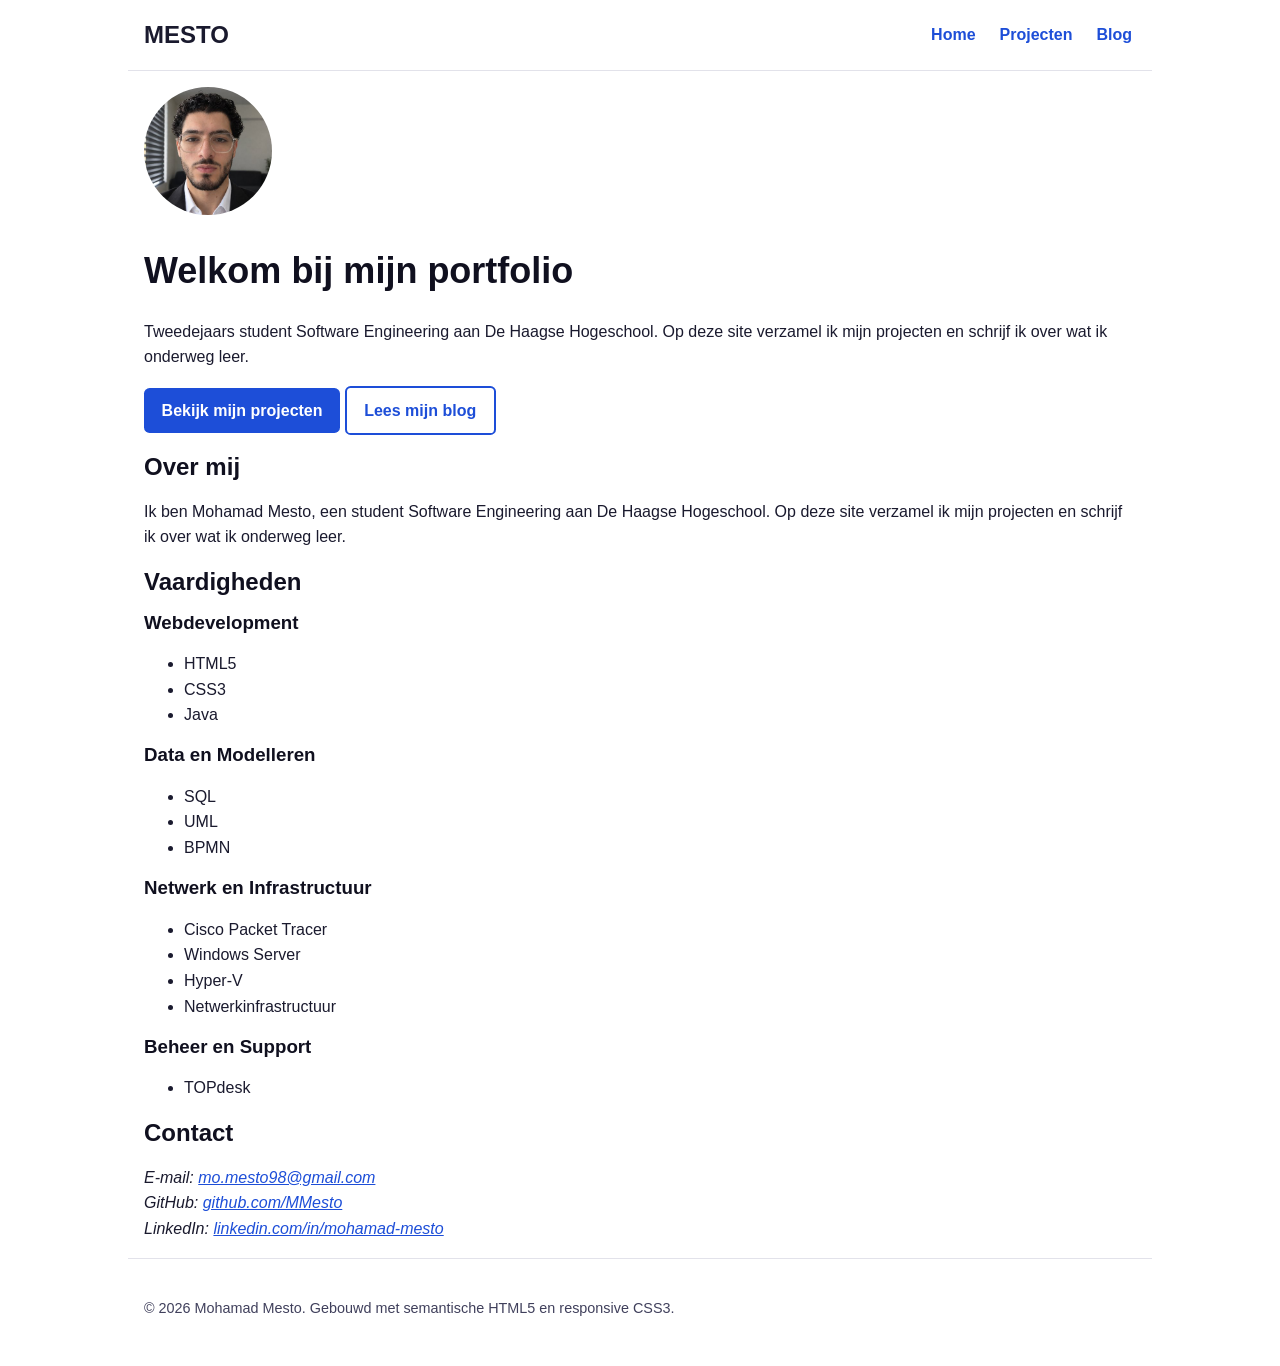
==== index.html @ 796dd7da "Move HTML pages to repo root for GitHub Pages, fix css path casing GitHub Pages requires index.html " ====
<!DOCTYPE html>
<html lang="nl">
<head>
  <meta charset="UTF-8">
  <meta name="viewport" content="width=device-width, initial-scale=1.0">
  <title>Portfolio - MESTO</title>
  <meta name="description" content="Portfoliosite van MESTO, student Software Engineering.">
  <link rel="stylesheet" href="css/style.css">
</head>
<body>
  <header class="site-header">
    <p class="site-title">MESTO</p>
    <nav class="main-nav">
      <ul>
        <li><a href="index.html" aria-current="page">Home</a></li>
        <li><a href="projects.html">Projecten</a></li>
        <li><a href="blog.html">Blog</a></li>
      </ul>
    </nav>
  </header>
  <main>
    <section class="intro">
      <img
        class="intro-portret"
        src="img/portret-foto.jpg"
        alt="Portretfoto van Mohamad Mesto"
        width="400"
        height="400"
      >
      <h1>Welkom bij mijn portfolio</h1>
      <p>
        Tweedejaars student Software Engineering aan De Haagse Hogeschool.
        Op deze site verzamel ik mijn projecten en schrijf ik over wat ik onderweg leer.
      </p>
      <p class="buttons">
        <a class="button projecten" href="projects.html">Bekijk mijn projecten</a>
        <a class="button blog" href="blog.html">Lees mijn blog</a>
      </p>
    </section>

    <section>
      <h2>Over mij</h2>
      <p>
        Ik ben Mohamad Mesto, een student Software Engineering
        aan De Haagse Hogeschool. Op deze site verzamel ik mijn projecten en schrijf ik over
        wat ik onderweg leer.
      </p>
    </section>

    <section>
      <h2>Vaardigheden</h2>

      <div>
        <h3>Webdevelopment</h3>
        <ul class="skills-list">
          <li>HTML5</li>
          <li>CSS3</li>
          <li>Java</li>
        </ul>
      </div>

      <div>
        <h3>Data en Modelleren</h3>
        <ul class="skills-list">
          <li>SQL</li>
          <li>UML</li>
          <li>BPMN</li>
        </ul>
      </div>

      <div>
        <h3>Netwerk en Infrastructuur</h3>
        <ul class="skills-list">
          <li>Cisco Packet Tracer</li>
          <li>Windows Server</li>
          <li>Hyper-V</li>
          <li>Netwerkinfrastructuur</li>
        </ul>
      </div>

      <div>
        <h3>Beheer en Support</h3>
        <ul class="skills-list">
          <li>TOPdesk</li>
        </ul>
      </div>
    </section>

    <section>
      <h2>Contact</h2>
      <address>
        E-mail: <a href="mailto:mo.mesto98@gmail.com">mo.mesto98@gmail.com</a>
        <br>
        GitHub: <a href="https://github.com/MMesto">github.com/MMesto</a>
        <br>
        LinkedIn: <a href="https://www.linkedin.com/in/mohamad-mesto-a89133340/">linkedin.com/in/mohamad-mesto</a>
      </address>
    </section>
  </main>

  <footer class="site-footer">
    <p>&copy; 2026 Mohamad Mesto. Gebouwd met semantische HTML5 en responsive CSS3.</p>
  </footer>
</body>
</html>
---- css/style.css ----
* {
  box-sizing: border-box;
}

body {
  margin: 0;
  font-family: "Segoe UI", Roboto, Helvetica, Arial, sans-serif;
  line-height: 1.6;
  color: #1a1a2e;
  background-color: #ffffff;
  overflow-x: hidden;
  overflow-wrap: break-word;
}

h1,
h2,
h3 {
  line-height: 1;
  color: #10101f;
}

a {
  color: #1d4ed8;
  text-decoration: underline;
}

/* Layout */

.site-header,
main,
.site-footer {
  width: 100%;
  max-width: 64rem;
  margin-inline: auto;
  padding-inline: 1rem;
}

.site-header {
  display: flex;
  align-items: center;
  justify-content: space-between;
  flex-wrap: wrap;
  gap: 1rem;
  padding-block: 1rem;
  border-bottom: 1px solid #e2e2ea;
}

.site-title {
  margin: 0;
  font-weight: 700;
  font-size: 1.5rem;
}

main {
  padding-block: 1rem;
}

/* Footer */
.site-footer {
  padding-block: 1.5rem 2rem;
  border-top: 1px solid #e2e2ea;
  font-size: 0.9rem;
  color: #40405c;
}

/* Navigatie balk  */

.main-nav ul {
  list-style: none;
  display: flex;
  flex-wrap: wrap;
  gap: 0.5rem 1rem;
  margin: 0;
  padding: 0;
}

.main-nav a {
  display: inline-block;
  padding: 0.35rem 0.25rem;
  text-decoration: none;
  font-weight: 600;
}

/* portret */

.intro-portret {
  width: 8rem;
  height: 8rem;
  border-radius: 50%;
}

/* Buttons */

.button.projecten,
.button.blog {
  display: inline-block;
  padding: 0.6rem 1.1rem;
  background-color: #1d4ed8;
  color: #ffffff;
  border-radius: 0.35rem;
  text-decoration: none;
  font-weight: 600;
}

.button.blog {
  background-color: transparent;
  color: #1d4ed8;
  border: 2px solid #1d4ed8;
}

.button.blog:hover,
.button.projecten:hover {
  background-color: #2563eb;
  color: #ffffff;
}

/* Projecten en blog layout  */
.project-grid,
.blog-list {
  list-style: none;
  margin: 1.5rem 0 0;
  padding: 0;
  display: grid;
  grid-template-columns: 1fr;
  gap: 1.25rem;
}

.project-grid {
  display: grid;
  gap: 1rem;
  grid-template-columns: repeat(1, 1fr);
}

.project-card {
  border: 1px solid #e2e2ea;
  border-radius: 0.5rem;
  padding: 1.25rem;
}

.blog-list article {
  border-bottom: 1px solid #e2e2ea;
  padding-bottom: 1.25rem;
}

.blog-list li:last-child article {
  border-bottom: none;
}
/* Responsive */

@media (min-width: 768px) {
  .project-grid {
    grid-template-columns: repeat(2, 1fr);
  }
}

@media (min-width: 1024px) {
  .intro h1 {
    font-size: 2.25rem;
  }

  .project-grid {
    grid-template-columns: repeat(3, 1fr);
  }
}
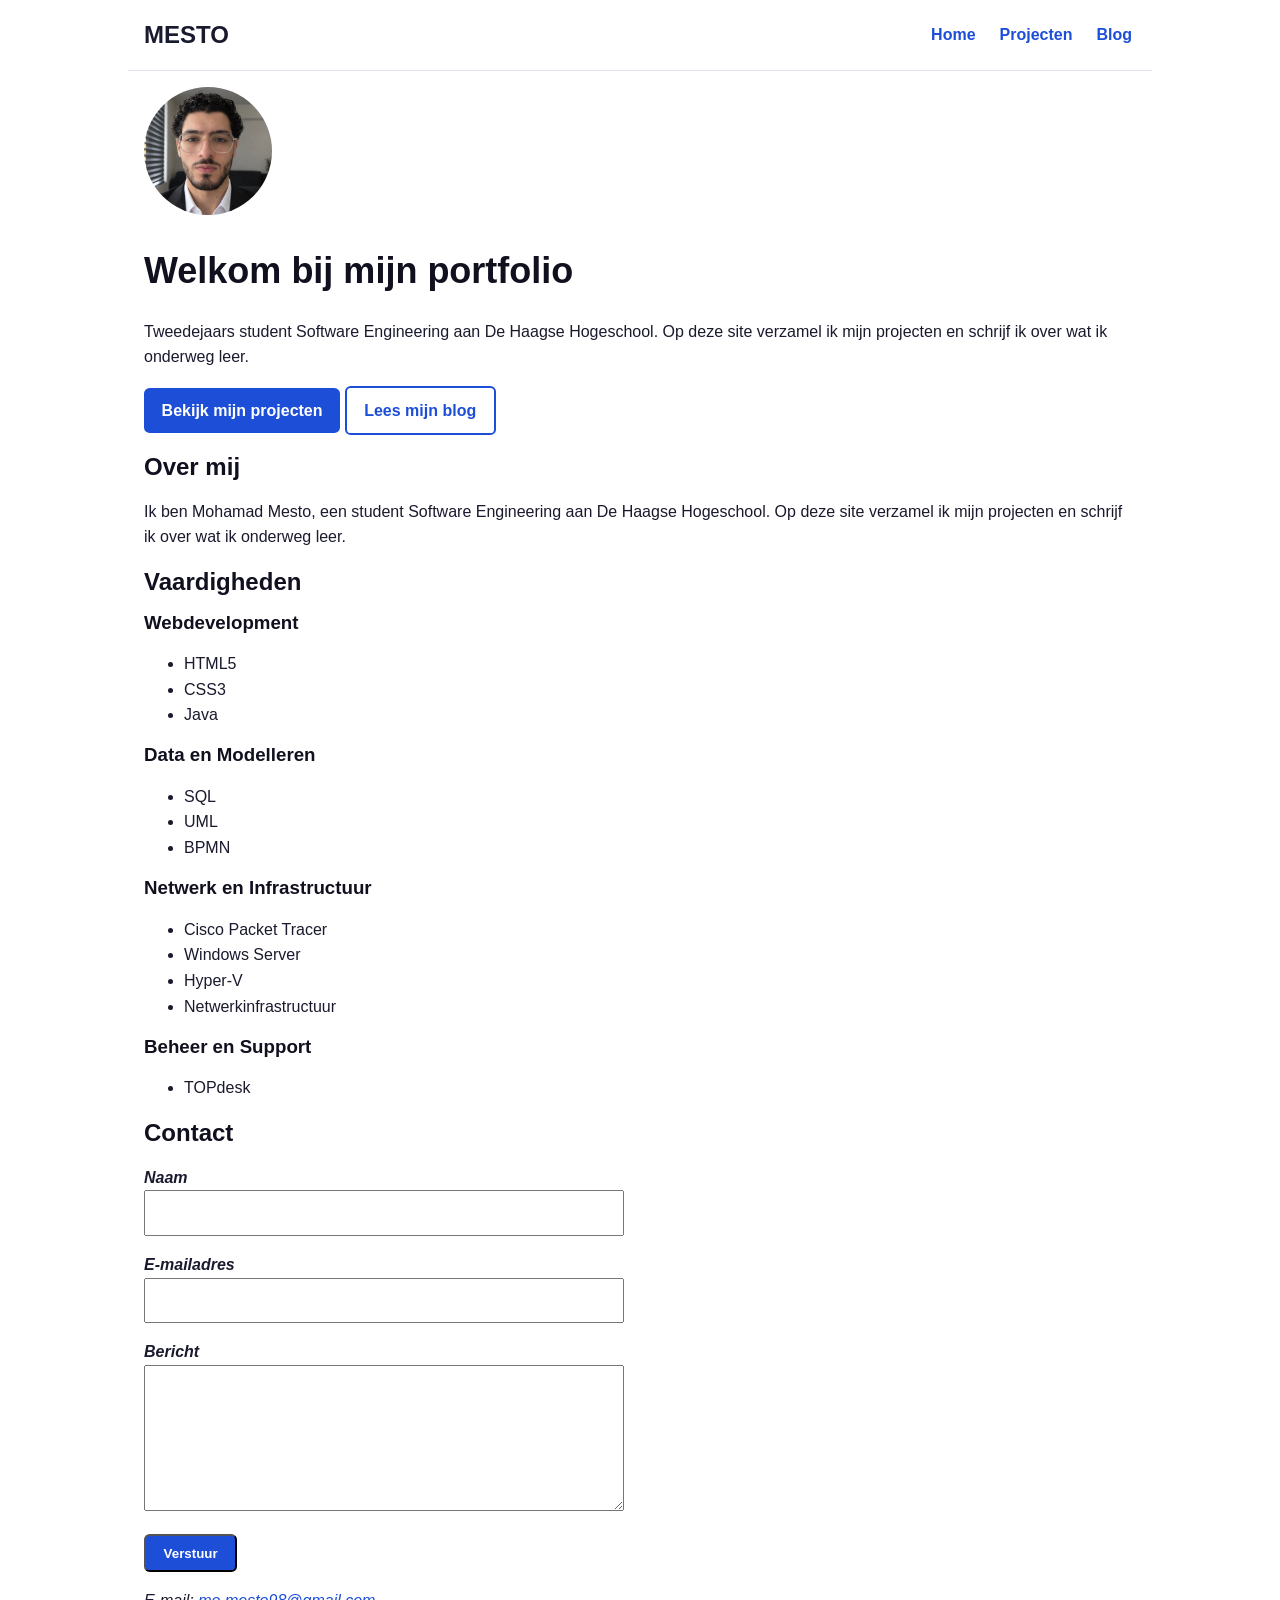
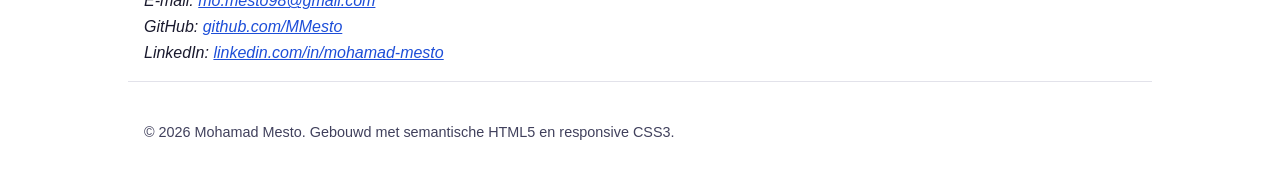
==== commit 794ae364: "Initial commit" ====
--- a/index.html
+++ b/index.html
@@ -89,6 +89,28 @@
     <section>
       <h2>Contact</h2>
       <address>
+                <form id="contactformulier" novalidate>
+          <div class="formulierveld">
+            <label for="naam">Naam</label>
+            <input type="text" id="naam" name="naam" aria-describedby="naam-fout">
+            <p id="naam-fout" class="foutmelding"></p>
+          </div>
+
+          <div class="formulierveld">
+            <label for="email">E-mailadres</label>
+            <input type="email" id="email" name="email" aria-describedby="email-fout">
+            <p id="email-fout" class="foutmelding"></p>
+          </div>
+
+          <div class="formulierveld">
+            <label for="bericht">Bericht</label>
+            <textarea id="bericht" name="bericht" rows="5" aria-describedby="bericht-fout"></textarea>
+            <p id="bericht-fout" class="foutmelding"></p>
+          </div>
+
+          <button type="submit" class="button projecten">Verstuur</button>
+          <p id="formulier-status" aria-live="polite"></p>
+        </form>
         E-mail: <a href="mailto:mo.mesto98@gmail.com">mo.mesto98@gmail.com</a>
         <br>
         GitHub: <a href="https://github.com/MMesto">github.com/MMesto</a>
@@ -102,4 +124,5 @@
     <p>&copy; 2026 Mohamad Mesto. Gebouwd met semantische HTML5 en responsive CSS3.</p>
   </footer>
 </body>
+<script src="js/main.js" defer></script>
 </html>
--- a/css/style.css
+++ b/css/style.css
@@ -162,3 +162,94 @@
     grid-template-columns: repeat(3, 1fr);
   }
 }
+/* js */
+.formulierveld {
+  margin-bottom: 1rem;
+}
+
+.formulierveld label {
+  display: block;
+  font-weight: 600;
+}
+
+.formulierveld input,
+.formulierveld textarea {
+  width: 100%;
+  max-width: 30rem;
+  padding: 0.5rem;
+  font: inherit;
+}
+
+.foutmelding {
+  color: #b91c1c;
+  margin: 0.25rem 0 0;
+}
+
+[aria-invalid="true"] {
+  border: 2px solid #b91c1c;
+}
+/* Lees meer / Lees minder */
+
+.blog-list button[aria-expanded] {
+  display: inline-block;
+  margin: 0.25rem 0 0.75rem;
+  padding: 0.4rem 0.9rem;
+  font: inherit;
+  font-weight: 600;
+  color: #1d4ed8;
+  background-color: transparent;
+  border: 2px solid #1d4ed8;
+  border-radius: 0.35rem;
+  cursor: pointer;
+}
+
+.blog-list button[aria-expanded]:hover {
+  background-color: #1d4ed8;
+  color: #ffffff;
+}
+
+.blog-list button[aria-expanded]:focus-visible {
+  outline: 3px solid #1d4ed8;
+  outline-offset: 2px;
+}
+
+.blog-list button[aria-expanded="true"] {
+  background-color: #eef2ff;
+}
+
+/* Filter op techniek */
+
+.filterbalk {
+  display: flex;
+  flex-wrap: wrap;
+  align-items: center;
+  gap: 0.5rem 0.75rem;
+  margin-top: 1rem;
+}
+
+.filterbalk label {
+  font-weight: 600;
+}
+
+.filterbalk select {
+  padding: 0.5rem 2rem 0.5rem 0.75rem;
+  font: inherit;
+  color: #1a1a2e;
+  background-color: #ffffff;
+  border: 2px solid #e2e2ea;
+  border-radius: 0.35rem;
+  cursor: pointer;
+}
+
+.filterbalk select:hover {
+  border-color: #1d4ed8;
+}
+.projecten-kop {
+  display: flex;
+  flex-wrap: wrap;
+  align-items: center;
+  justify-content: space-between;
+  gap: 1rem;
+}
+
+
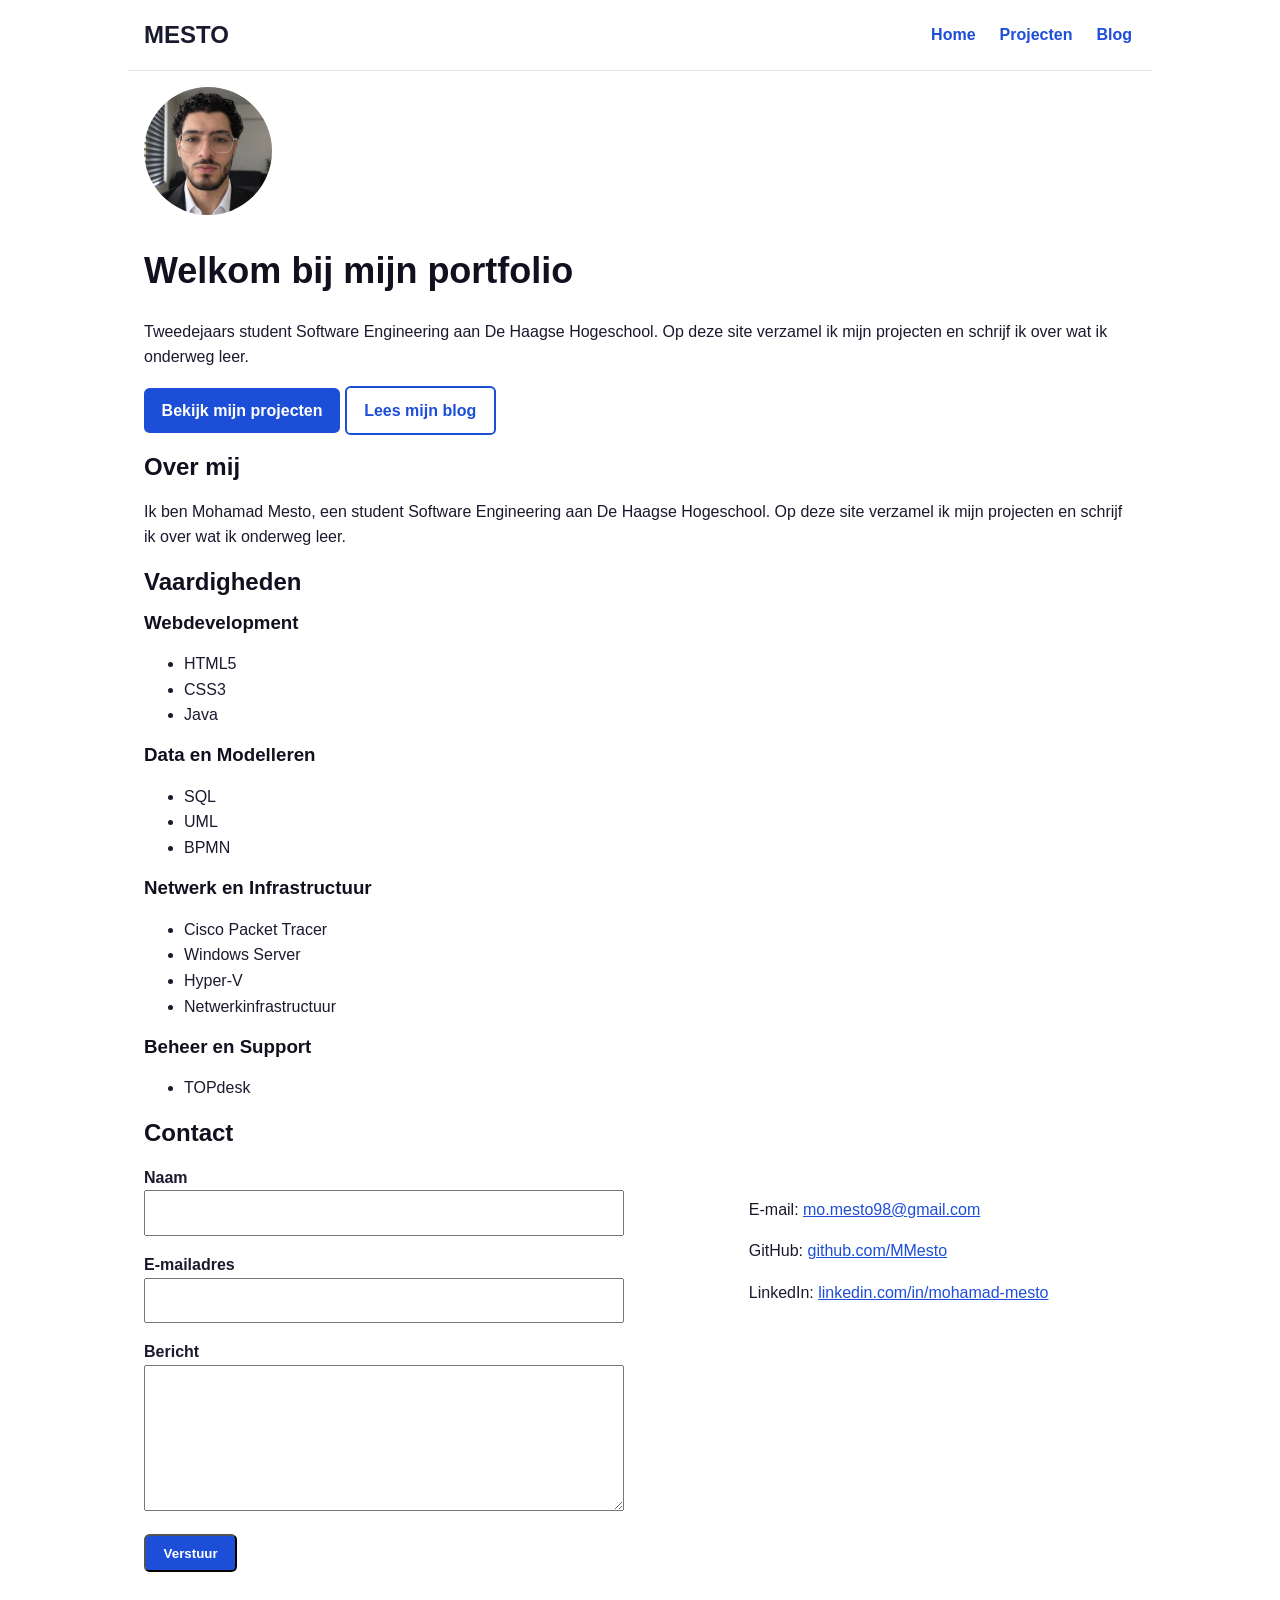
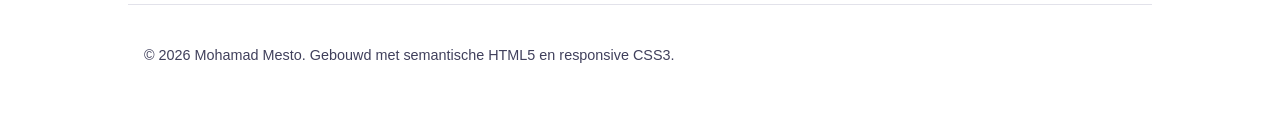
==== commit baf4d18b: "Clean up HTML, CSS and JS structure" ====
--- a/index.html
+++ b/index.html
@@ -88,8 +88,8 @@
 
     <section>
       <h2>Contact</h2>
-      <address>
-                <form id="contactformulier" novalidate>
+      <div class="contact-grid">
+        <form id="contactformulier" novalidate>
           <div class="formulierveld">
             <label for="naam">Naam</label>
             <input type="text" id="naam" name="naam" aria-describedby="naam-fout">
@@ -111,12 +111,13 @@
           <button type="submit" class="button projecten">Verstuur</button>
           <p id="formulier-status" aria-live="polite"></p>
         </form>
-        E-mail: <a href="mailto:mo.mesto98@gmail.com">mo.mesto98@gmail.com</a>
-        <br>
-        GitHub: <a href="https://github.com/MMesto">github.com/MMesto</a>
-        <br>
-        LinkedIn: <a href="https://www.linkedin.com/in/mohamad-mesto-a89133340/">linkedin.com/in/mohamad-mesto</a>
-      </address>
+
+        <div class="contact-info">
+          <p>E-mail: <a href="mailto:mo.mesto98@gmail.com">mo.mesto98@gmail.com</a></p>
+          <p>GitHub: <a href="https://github.com/MMesto">github.com/MMesto</a></p>
+          <p>LinkedIn: <a href="https://www.linkedin.com/in/mohamad-mesto-a89133340/">linkedin.com/in/mohamad-mesto</a></p>
+        </div>
+      </div>
     </section>
   </main>
 
--- a/css/style.css
+++ b/css/style.css
@@ -87,6 +87,15 @@
   width: 8rem;
   height: 8rem;
   border-radius: 50%;
+}
+
+.contact-grid {
+  display: grid;
+  gap: 1.5rem;
+}
+
+.contact-info {
+  padding: 1rem 0;
 }
 
 /* Buttons */
@@ -151,6 +160,11 @@
   .project-grid {
     grid-template-columns: repeat(2, 1fr);
   }
+
+  .contact-grid {
+    grid-template-columns: 1.5fr 1fr;
+    align-items: start;
+  }
 }
 
 @media (min-width: 1024px) {
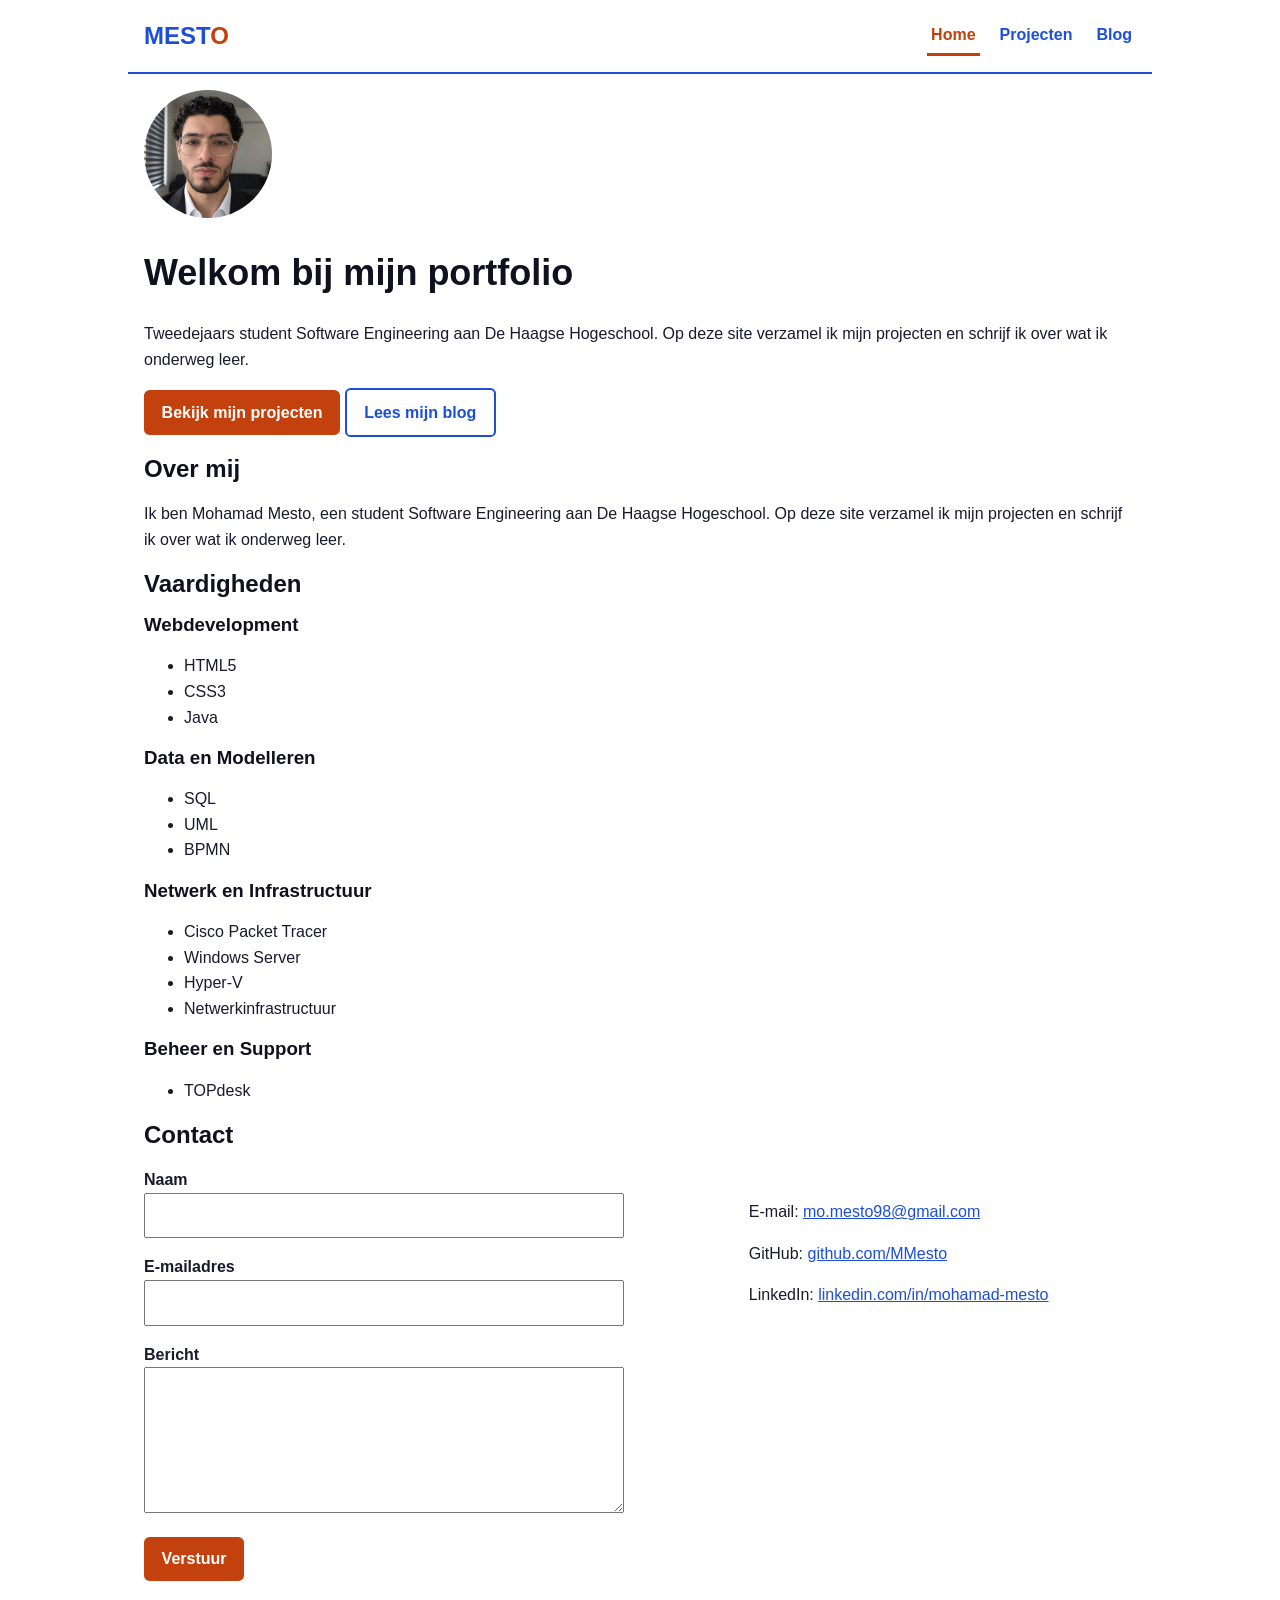
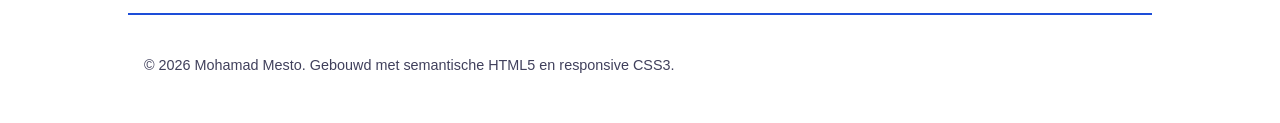
==== commit ca92a7f6: "Add color styling updates" ====
--- a/index.html
+++ b/index.html
@@ -9,7 +9,7 @@
 </head>
 <body>
   <header class="site-header">
-    <p class="site-title">MESTO</p>
+    <p class="site-title">MEST<span>O</span></p>
     <nav class="main-nav">
       <ul>
         <li><a href="index.html" aria-current="page">Home</a></li>
--- a/css/style.css
+++ b/css/style.css
@@ -42,13 +42,18 @@
   flex-wrap: wrap;
   gap: 1rem;
   padding-block: 1rem;
-  border-bottom: 1px solid #e2e2ea;
+  border-bottom: 2px solid #1d4ed8;
 }
 
 .site-title {
   margin: 0;
   font-weight: 700;
   font-size: 1.5rem;
+  color: #1d4ed8;
+}
+
+.site-title span {
+  color: #c2410c;
 }
 
 main {
@@ -58,7 +63,7 @@
 /* Footer */
 .site-footer {
   padding-block: 1.5rem 2rem;
-  border-top: 1px solid #e2e2ea;
+  border-top: 2px solid #1d4ed8;
   font-size: 0.9rem;
   color: #40405c;
 }
@@ -79,6 +84,13 @@
   padding: 0.35rem 0.25rem;
   text-decoration: none;
   font-weight: 600;
+  border-bottom: 3px solid transparent;
+}
+
+.main-nav a:hover,
+.main-nav a[aria-current="page"] {
+  color: #c2410c;
+  border-bottom-color: #c2410c;
 }
 
 /* portret */
@@ -121,6 +133,18 @@
 .button.projecten:hover {
   background-color: #2563eb;
   color: #ffffff;
+}
+
+.button.projecten {
+  background-color: #c2410c;
+  border: none;
+  font: inherit;
+  font-weight: 600;
+  cursor: pointer;
+}
+
+.button.projecten:hover {
+  background-color: #9a3412;
 }
 
 /* Projecten en blog layout  */
@@ -142,8 +166,13 @@
 
 .project-card {
   border: 1px solid #e2e2ea;
+  border-top: 3px solid #c2410c;
   border-radius: 0.5rem;
   padding: 1.25rem;
+}
+
+.project-card a:hover {
+  color: #c2410c;
 }
 
 .blog-list article {
@@ -210,16 +239,15 @@
   padding: 0.4rem 0.9rem;
   font: inherit;
   font-weight: 600;
-  color: #1d4ed8;
-  background-color: transparent;
-  border: 2px solid #1d4ed8;
+  color: #ffffff;
+  background-color: #c2410c;
+  border: none;
   border-radius: 0.35rem;
   cursor: pointer;
 }
 
 .blog-list button[aria-expanded]:hover {
-  background-color: #1d4ed8;
-  color: #ffffff;
+  background-color: #9a3412;
 }
 
 .blog-list button[aria-expanded]:focus-visible {
@@ -228,7 +256,7 @@
 }
 
 .blog-list button[aria-expanded="true"] {
-  background-color: #eef2ff;
+  background-color: #9a3412;
 }
 
 /* Filter op techniek */
@@ -264,6 +292,4 @@
   align-items: center;
   justify-content: space-between;
   gap: 1rem;
-}
-
-
+}
